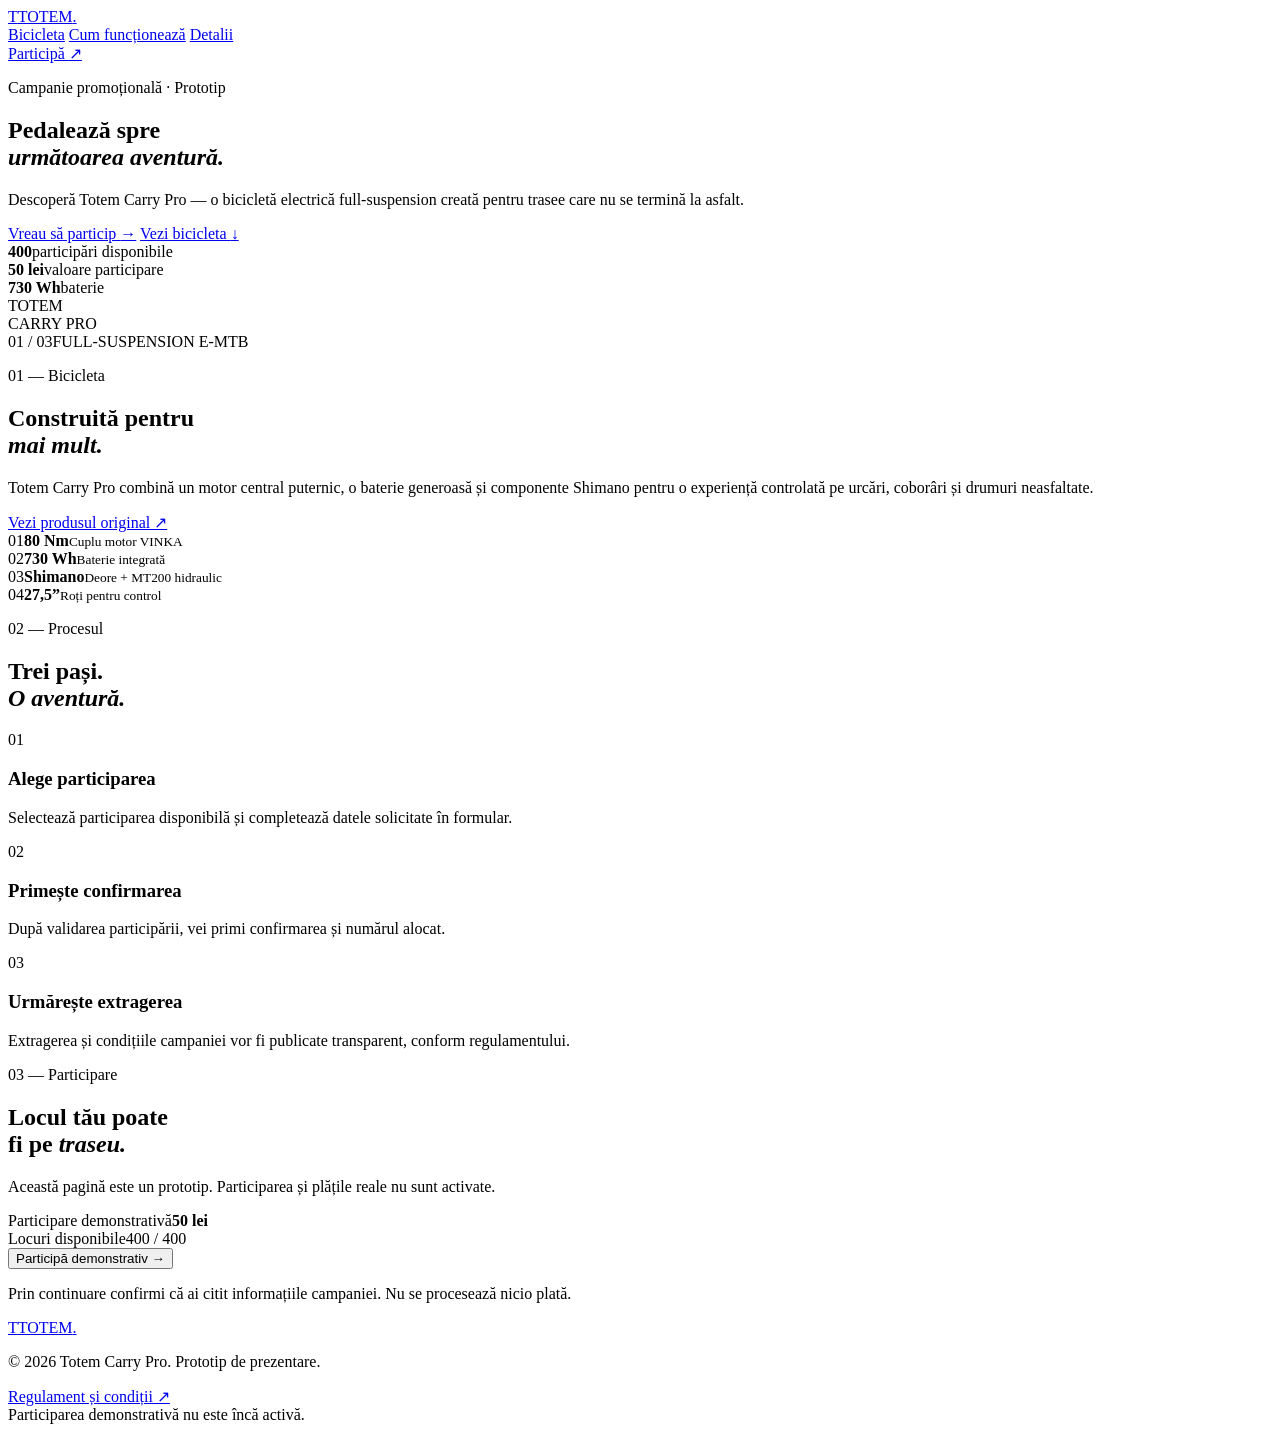
==== index.html @ ba81e2fe "Create premium landing page prototype" ====
<!doctype html>
<html lang="ro">
<head>
  <meta charset="UTF-8" />
  <meta name="viewport" content="width=device-width, initial-scale=1.0" />
  <meta name="description" content="Totem Carry Pro — prototip de pagină pentru o campanie promoțională cu bicicletă electrică." />
  <title>Totem Carry Pro | Campanie promoțională</title>
  <link rel="preconnect" href="https://fonts.googleapis.com">
  <link rel="preconnect" href="https://fonts.gstatic.com" crossorigin>
  <link href="https://fonts.googleapis.com/css2?family=DM+Sans:wght@400;500;600;700&family=Space+Grotesk:wght@500;600;700&display=swap" rel="stylesheet">
  <link rel="stylesheet" href="styles.css" />
</head>
<body>
  <header class="site-header">
    <a class="brand" href="#top"><span class="brand-mark">T</span><span>TOTEM<span class="brand-accent">.</span></span></a>
    <nav>
      <a href="#bicicleta">Bicicleta</a>
      <a href="#cum-functioneaza">Cum funcționează</a>
      <a href="#detalii">Detalii</a>
    </nav>
    <a class="header-cta" href="#participa">Participă <span>↗</span></a>
  </header>

  <main id="top">
    <section class="hero section-grid">
      <div class="hero-copy">
        <p class="eyebrow"><span class="pulse"></span> Campanie promoțională · Prototip</p>
        <h1>Pedalează spre<br><em>următoarea aventură.</em></h1>
        <p class="hero-text">Descoperă Totem Carry Pro — o bicicletă electrică full-suspension creată pentru trasee care nu se termină la asfalt.</p>
        <div class="hero-actions">
          <a class="button button-primary" href="#participa">Vreau să particip <span>→</span></a>
          <a class="text-link" href="#bicicleta">Vezi bicicleta <span>↓</span></a>
        </div>
        <div class="hero-meta"><div><strong>400</strong><span>participări disponibile</span></div><div><strong>50 lei</strong><span>valoare participare</span></div><div><strong>730 Wh</strong><span>baterie</span></div></div>
      </div>
      <div class="hero-visual">
        <div class="visual-glow"></div>
        <div class="visual-label">TOTEM<br><span>CARRY PRO</span></div>
        <div class="bike-placeholder"><div class="bike-wheel wheel-one"></div><div class="bike-wheel wheel-two"></div><div class="bike-frame"></div><div class="bike-seat"></div><div class="bike-handle"></div><div class="bike-battery"></div></div>
        <div class="visual-bottom"><span>01 / 03</span><span>FULL-SUSPENSION E-MTB</span></div>
      </div>
    </section>

    <section id="bicicleta" class="product-section section-grid">
      <div class="section-heading"><p class="eyebrow">01 — Bicicleta</p><h2>Construită pentru<br><em>mai mult.</em></h2></div>
      <div class="product-intro"><p>Totem Carry Pro combină un motor central puternic, o baterie generoasă și componente Shimano pentru o experiență controlată pe urcări, coborâri și drumuri neasfaltate.</p><a class="text-link" href="https://www.ebikes-hof.de/product-page/totem-carry-pro" target="_blank" rel="noreferrer">Vezi produsul original ↗</a></div>
    </section>

    <section class="specs" id="detalii">
      <div class="spec-card"><span>01</span><strong>80 Nm</strong><small>Cuplu motor VINKA</small></div>
      <div class="spec-card"><span>02</span><strong>730 Wh</strong><small>Baterie integrată</small></div>
      <div class="spec-card"><span>03</span><strong>Shimano</strong><small>Deore + MT200 hidraulic</small></div>
      <div class="spec-card"><span>04</span><strong>27,5”</strong><small>Roți pentru control</small></div>
    </section>

    <section id="cum-functioneaza" class="steps-section">
      <div class="section-heading"><p class="eyebrow">02 — Procesul</p><h2>Trei pași.<br><em>O aventură.</em></h2></div>
      <div class="steps"><article><span>01</span><h3>Alege participarea</h3><p>Selectează participarea disponibilă și completează datele solicitate în formular.</p></article><article><span>02</span><h3>Primește confirmarea</h3><p>După validarea participării, vei primi confirmarea și numărul alocat.</p></article><article><span>03</span><h3>Urmărește extragerea</h3><p>Extragerea și condițiile campaniei vor fi publicate transparent, conform regulamentului.</p></article></div>
    </section>

    <section id="participa" class="participate-section">
      <div><p class="eyebrow">03 — Participare</p><h2>Locul tău poate<br>fi pe <em>traseu.</em></h2><p class="muted">Această pagină este un prototip. Participarea și plățile reale nu sunt activate.</p></div>
      <div class="participate-card"><div class="price-row"><span>Participare demonstrativă</span><strong>50 lei</strong></div><div class="progress-label"><span>Locuri disponibile</span><span>400 / 400</span></div><div class="progress"><i></i></div><button class="button button-primary full" id="participateBtn">Participă demonstrativ <span>→</span></button><p class="fine-print">Prin continuare confirmi că ai citit informațiile campaniei. Nu se procesează nicio plată.</p></div>
    </section>
  </main>

  <footer><a class="brand" href="#top"><span class="brand-mark">T</span><span>TOTEM<span class="brand-accent">.</span></span></a><p>© 2026 Totem Carry Pro. Prototip de prezentare.</p><a href="#detalii">Regulament și condiții ↗</a></footer>
  <div class="toast" id="toast">Participarea demonstrativă nu este încă activă.</div>
  <script src="script.js"></script>
</body>
</html>
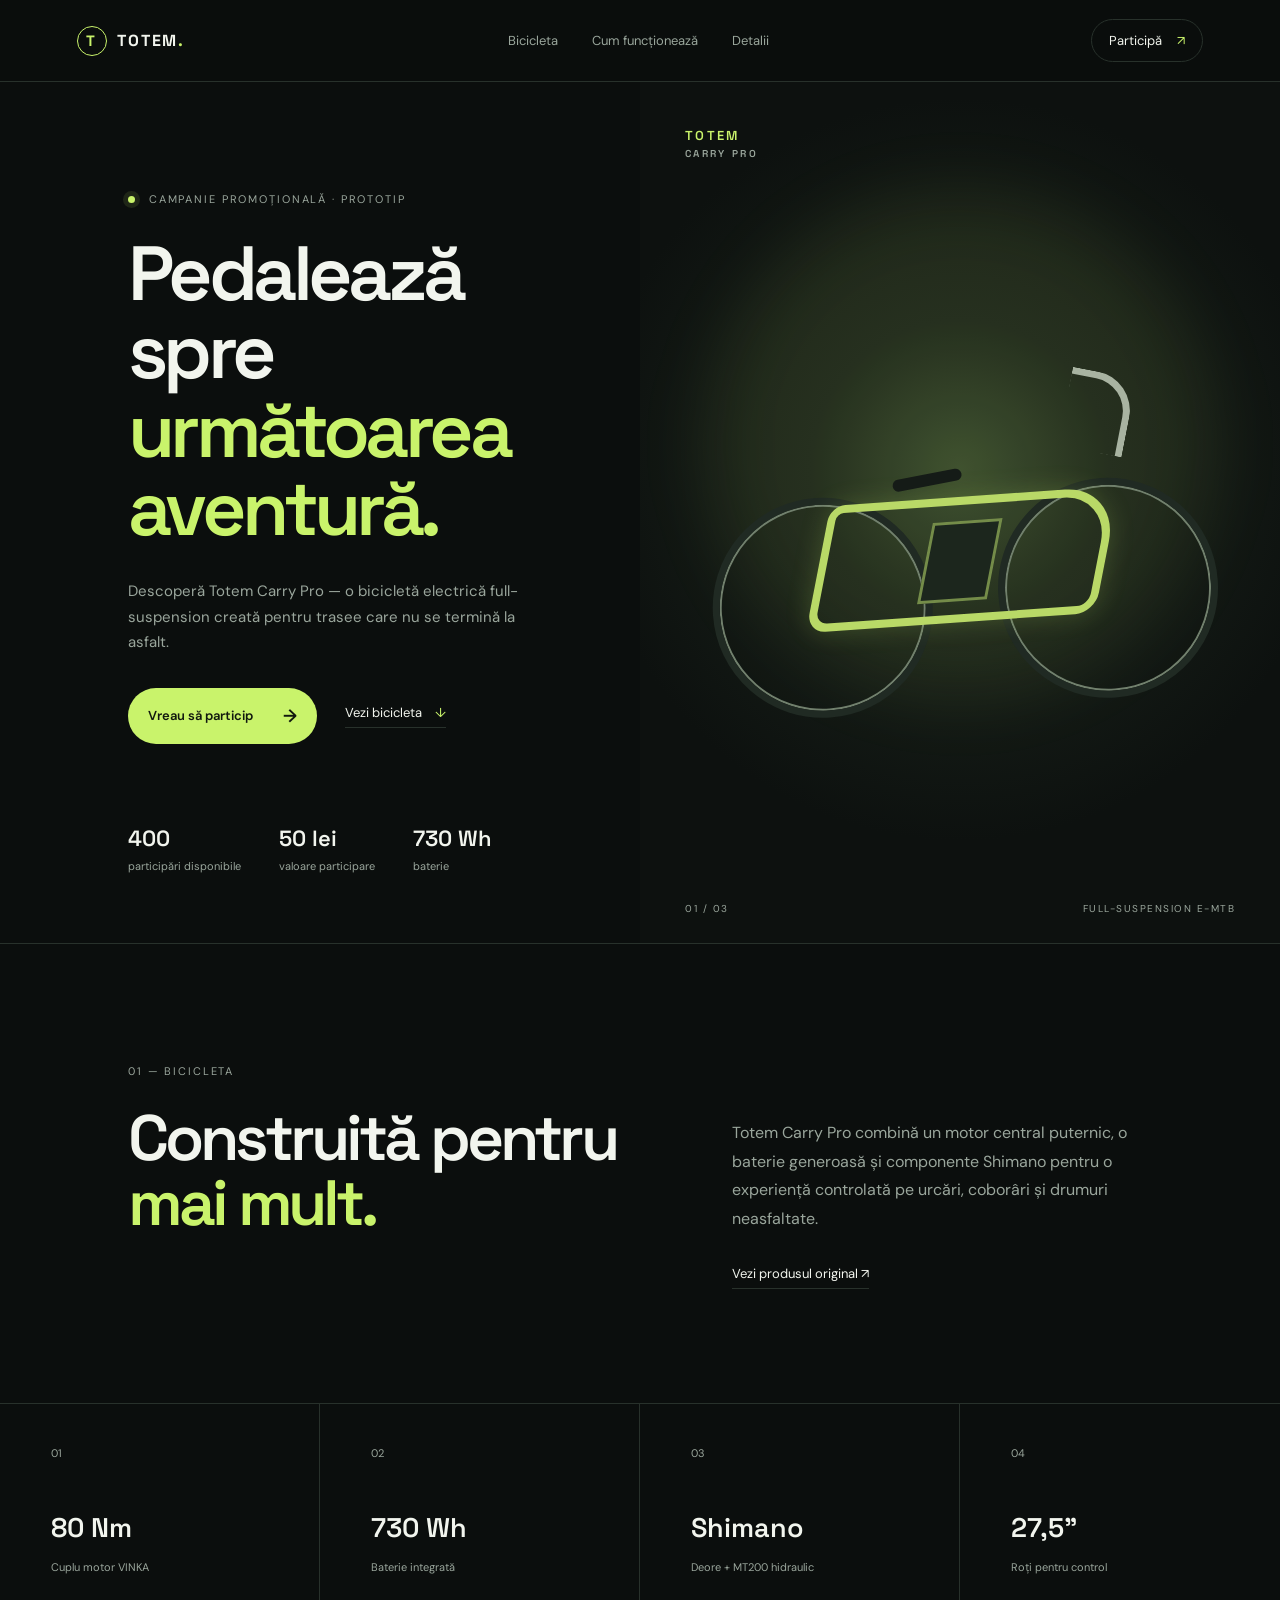
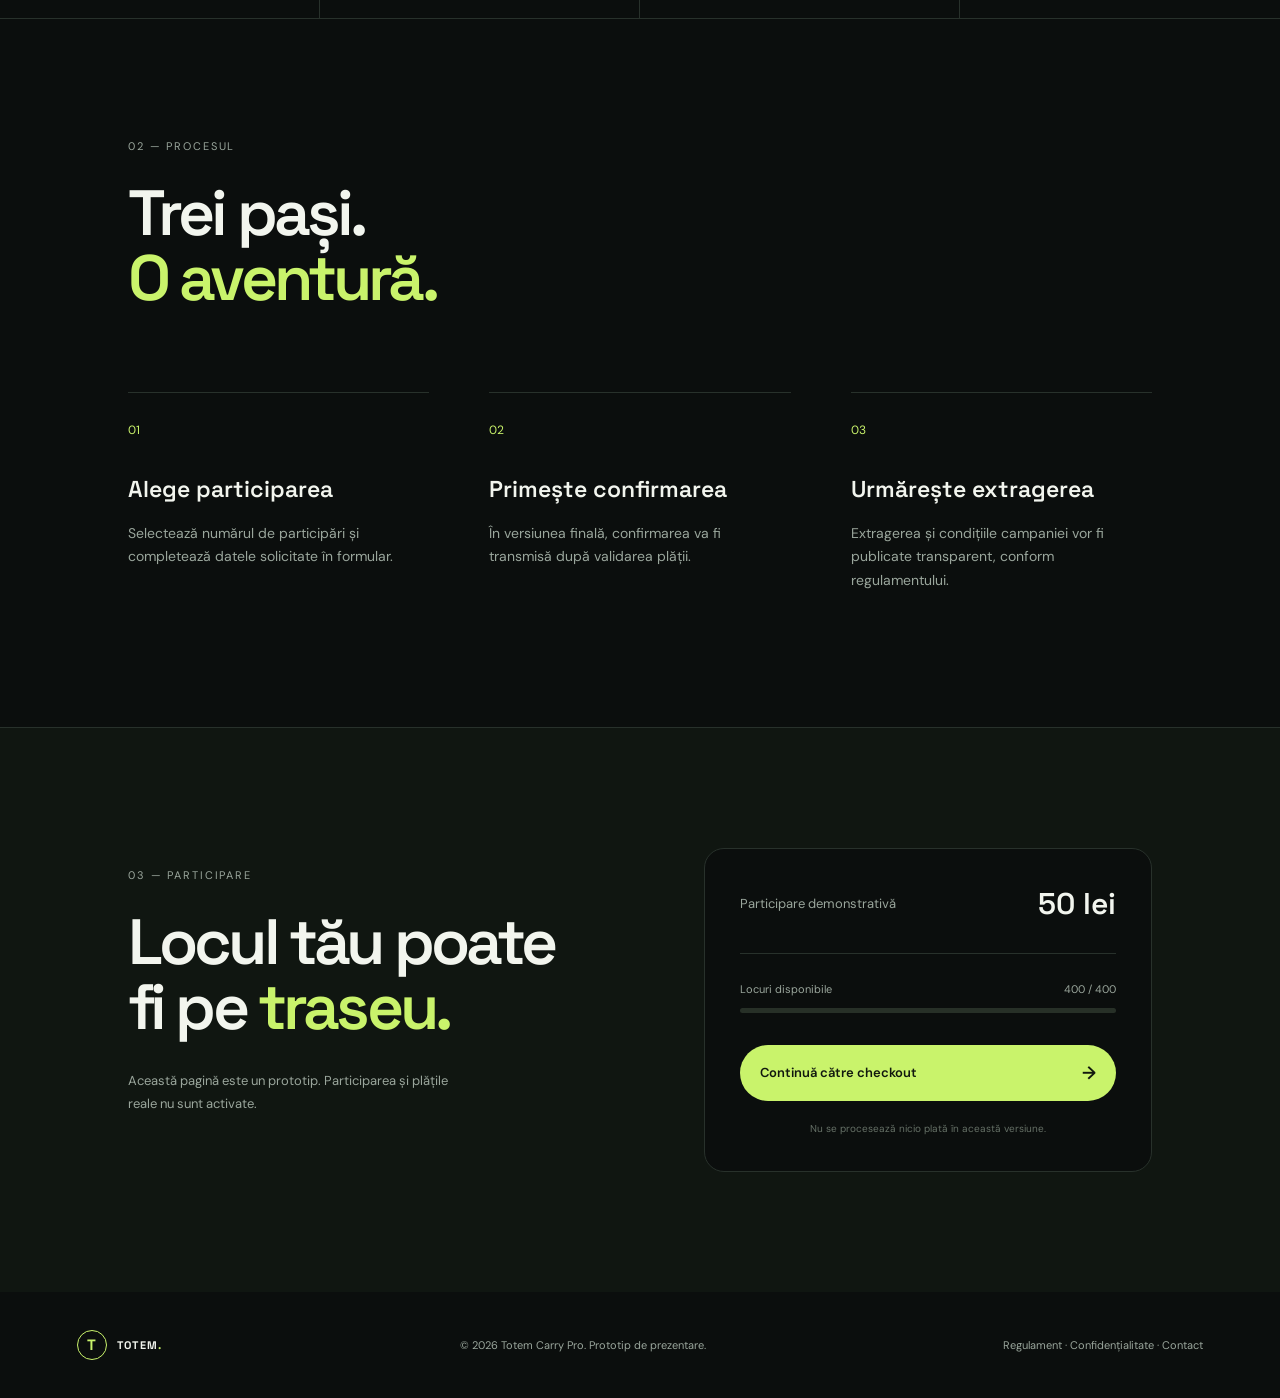
==== commit fac7388c: "Connect homepage to checkout and legal pages" ====
--- a/index.html
+++ b/index.html
@@ -1,71 +1,4 @@
 <!doctype html>
 <html lang="ro">
-<head>
-  <meta charset="UTF-8" />
-  <meta name="viewport" content="width=device-width, initial-scale=1.0" />
-  <meta name="description" content="Totem Carry Pro — prototip de pagină pentru o campanie promoțională cu bicicletă electrică." />
-  <title>Totem Carry Pro | Campanie promoțională</title>
-  <link rel="preconnect" href="https://fonts.googleapis.com">
-  <link rel="preconnect" href="https://fonts.gstatic.com" crossorigin>
-  <link href="https://fonts.googleapis.com/css2?family=DM+Sans:wght@400;500;600;700&family=Space+Grotesk:wght@500;600;700&display=swap" rel="stylesheet">
-  <link rel="stylesheet" href="styles.css" />
-</head>
-<body>
-  <header class="site-header">
-    <a class="brand" href="#top"><span class="brand-mark">T</span><span>TOTEM<span class="brand-accent">.</span></span></a>
-    <nav>
-      <a href="#bicicleta">Bicicleta</a>
-      <a href="#cum-functioneaza">Cum funcționează</a>
-      <a href="#detalii">Detalii</a>
-    </nav>
-    <a class="header-cta" href="#participa">Participă <span>↗</span></a>
-  </header>
-
-  <main id="top">
-    <section class="hero section-grid">
-      <div class="hero-copy">
-        <p class="eyebrow"><span class="pulse"></span> Campanie promoțională · Prototip</p>
-        <h1>Pedalează spre<br><em>următoarea aventură.</em></h1>
-        <p class="hero-text">Descoperă Totem Carry Pro — o bicicletă electrică full-suspension creată pentru trasee care nu se termină la asfalt.</p>
-        <div class="hero-actions">
-          <a class="button button-primary" href="#participa">Vreau să particip <span>→</span></a>
-          <a class="text-link" href="#bicicleta">Vezi bicicleta <span>↓</span></a>
-        </div>
-        <div class="hero-meta"><div><strong>400</strong><span>participări disponibile</span></div><div><strong>50 lei</strong><span>valoare participare</span></div><div><strong>730 Wh</strong><span>baterie</span></div></div>
-      </div>
-      <div class="hero-visual">
-        <div class="visual-glow"></div>
-        <div class="visual-label">TOTEM<br><span>CARRY PRO</span></div>
-        <div class="bike-placeholder"><div class="bike-wheel wheel-one"></div><div class="bike-wheel wheel-two"></div><div class="bike-frame"></div><div class="bike-seat"></div><div class="bike-handle"></div><div class="bike-battery"></div></div>
-        <div class="visual-bottom"><span>01 / 03</span><span>FULL-SUSPENSION E-MTB</span></div>
-      </div>
-    </section>
-
-    <section id="bicicleta" class="product-section section-grid">
-      <div class="section-heading"><p class="eyebrow">01 — Bicicleta</p><h2>Construită pentru<br><em>mai mult.</em></h2></div>
-      <div class="product-intro"><p>Totem Carry Pro combină un motor central puternic, o baterie generoasă și componente Shimano pentru o experiență controlată pe urcări, coborâri și drumuri neasfaltate.</p><a class="text-link" href="https://www.ebikes-hof.de/product-page/totem-carry-pro" target="_blank" rel="noreferrer">Vezi produsul original ↗</a></div>
-    </section>
-
-    <section class="specs" id="detalii">
-      <div class="spec-card"><span>01</span><strong>80 Nm</strong><small>Cuplu motor VINKA</small></div>
-      <div class="spec-card"><span>02</span><strong>730 Wh</strong><small>Baterie integrată</small></div>
-      <div class="spec-card"><span>03</span><strong>Shimano</strong><small>Deore + MT200 hidraulic</small></div>
-      <div class="spec-card"><span>04</span><strong>27,5”</strong><small>Roți pentru control</small></div>
-    </section>
-
-    <section id="cum-functioneaza" class="steps-section">
-      <div class="section-heading"><p class="eyebrow">02 — Procesul</p><h2>Trei pași.<br><em>O aventură.</em></h2></div>
-      <div class="steps"><article><span>01</span><h3>Alege participarea</h3><p>Selectează participarea disponibilă și completează datele solicitate în formular.</p></article><article><span>02</span><h3>Primește confirmarea</h3><p>După validarea participării, vei primi confirmarea și numărul alocat.</p></article><article><span>03</span><h3>Urmărește extragerea</h3><p>Extragerea și condițiile campaniei vor fi publicate transparent, conform regulamentului.</p></article></div>
-    </section>
-
-    <section id="participa" class="participate-section">
-      <div><p class="eyebrow">03 — Participare</p><h2>Locul tău poate<br>fi pe <em>traseu.</em></h2><p class="muted">Această pagină este un prototip. Participarea și plățile reale nu sunt activate.</p></div>
-      <div class="participate-card"><div class="price-row"><span>Participare demonstrativă</span><strong>50 lei</strong></div><div class="progress-label"><span>Locuri disponibile</span><span>400 / 400</span></div><div class="progress"><i></i></div><button class="button button-primary full" id="participateBtn">Participă demonstrativ <span>→</span></button><p class="fine-print">Prin continuare confirmi că ai citit informațiile campaniei. Nu se procesează nicio plată.</p></div>
-    </section>
-  </main>
-
-  <footer><a class="brand" href="#top"><span class="brand-mark">T</span><span>TOTEM<span class="brand-accent">.</span></span></a><p>© 2026 Totem Carry Pro. Prototip de prezentare.</p><a href="#detalii">Regulament și condiții ↗</a></footer>
-  <div class="toast" id="toast">Participarea demonstrativă nu este încă activă.</div>
-  <script src="script.js"></script>
-</body>
-</html>
+<head><meta charset="UTF-8"><meta name="viewport" content="width=device-width,initial-scale=1.0"><meta name="description" content="Totem Carry Pro — prototip de campanie promoțională cu bicicletă electrică."><title>Totem Carry Pro | Campanie promoțională</title><link rel="preconnect" href="https://fonts.googleapis.com"><link rel="preconnect" href="https://fonts.gstatic.com" crossorigin><link href="https://fonts.googleapis.com/css2?family=DM+Sans:wght@400;500;600;700&family=Space+Grotesk:wght@500;600;700&display=swap" rel="stylesheet"><link rel="stylesheet" href="styles.css"></head>
+<body><header class="site-header"><a class="brand" href="#top"><span class="brand-mark">T</span><span>TOTEM<span class="brand-accent">.</span></span></a><nav><a href="#bicicleta">Bicicleta</a><a href="#cum-functioneaza">Cum funcționează</a><a href="#detalii">Detalii</a></nav><a class="header-cta" href="#participa">Participă <span>↗</span></a></header><main id="top"><section class="hero section-grid"><div class="hero-copy"><p class="eyebrow"><span class="pulse"></span> Campanie promoțională · Prototip</p><h1>Pedalează spre<br><em>următoarea aventură.</em></h1><p class="hero-text">Descoperă Totem Carry Pro — o bicicletă electrică full-suspension creată pentru trasee care nu se termină la asfalt.</p><div class="hero-actions"><a class="button button-primary" href="#participa">Vreau să particip <span>→</span></a><a class="text-link" href="#bicicleta">Vezi bicicleta <span>↓</span></a></div><div class="hero-meta"><div><strong>400</strong><span>participări disponibile</span></div><div><strong>50 lei</strong><span>valoare participare</span></div><div><strong>730 Wh</strong><span>baterie</span></div></div></div><div class="hero-visual"><div class="visual-glow"></div><div class="visual-label">TOTEM<br><span>CARRY PRO</span></div><div class="bike-placeholder"><div class="bike-wheel wheel-one"></div><div class="bike-wheel wheel-two"></div><div class="bike-frame"></div><div class="bike-seat"></div><div class="bike-handle"></div><div class="bike-battery"></div></div><div class="visual-bottom"><span>01 / 03</span><span>FULL-SUSPENSION E-MTB</span></div></div></section><section id="bicicleta" class="product-section section-grid"><div class="section-heading"><p class="eyebrow">01 — Bicicleta</p><h2>Construită pentru<br><em>mai mult.</em></h2></div><div class="product-intro"><p>Totem Carry Pro combină un motor central puternic, o baterie generoasă și componente Shimano pentru o experiență controlată pe urcări, coborâri și drumuri neasfaltate.</p><a class="text-link" href="https://www.ebikes-hof.de/product-page/totem-carry-pro" target="_blank" rel="noreferrer">Vezi produsul original ↗</a></div></section><section class="specs" id="detalii"><div class="spec-card"><span>01</span><strong>80 Nm</strong><small>Cuplu motor VINKA</small></div><div class="spec-card"><span>02</span><strong>730 Wh</strong><small>Baterie integrată</small></div><div class="spec-card"><span>03</span><strong>Shimano</strong><small>Deore + MT200 hidraulic</small></div><div class="spec-card"><span>04</span><strong>27,5”</strong><small>Roți pentru control</small></div></section><section id="cum-functioneaza" class="steps-section"><div class="section-heading"><p class="eyebrow">02 — Procesul</p><h2>Trei pași.<br><em>O aventură.</em></h2></div><div class="steps"><article><span>01</span><h3>Alege participarea</h3><p>Selectează numărul de participări și completează datele solicitate în formular.</p></article><article><span>02</span><h3>Primește confirmarea</h3><p>În versiunea finală, confirmarea va fi transmisă după validarea plății.</p></article><article><span>03</span><h3>Urmărește extragerea</h3><p>Extragerea și condițiile campaniei vor fi publicate transparent, conform regulamentului.</p></article></div></section><section id="participa" class="participate-section"><div><p class="eyebrow">03 — Participare</p><h2>Locul tău poate<br>fi pe <em>traseu.</em></h2><p class="muted">Această pagină este un prototip. Participarea și plățile reale nu sunt activate.</p></div><div class="participate-card"><div class="price-row"><span>Participare demonstrativă</span><strong>50 lei</strong></div><div class="progress-label"><span>Locuri disponibile</span><span>400 / 400</span></div><div class="progress"><i></i></div><a class="button button-primary full" href="checkout.html">Continuă către checkout <span>→</span></a><p class="fine-print">Nu se procesează nicio plată în această versiune.</p></div></section></main><footer><a class="brand" href="#top"><span class="brand-mark">T</span><span>TOTEM<span class="brand-accent">.</span></span></a><p>© 2026 Totem Carry Pro. Prototip de prezentare.</p><div><a href="regulament.html">Regulament</a> · <a href="confidentialitate.html">Confidențialitate</a> · <a href="contact.html">Contact</a></div></footer></body></html>
--- a/styles.css
+++ b/styles.css
@@ -0,0 +1 @@
+:root{--bg:#0b0e0d;--panel:#121715;--text:#f2f5ee;--muted:#9aa69c;--line:#28312b;--accent:#c9f36b;--accent-dark:#1b2416}*{box-sizing:border-box}html{scroll-behavior:smooth}body{margin:0;background:var(--bg);color:var(--text);font-family:'DM Sans',sans-serif}a{color:inherit;text-decoration:none}.site-header{height:82px;padding:0 6vw;display:flex;align-items:center;justify-content:space-between;border-bottom:1px solid var(--line);position:sticky;top:0;background:rgba(11,14,13,.9);backdrop-filter:blur(18px);z-index:10}.brand{display:flex;align-items:center;gap:10px;font-family:'Space Grotesk';font-weight:700;letter-spacing:.12em}.brand-mark{display:grid;place-items:center;width:30px;height:30px;border:1px solid var(--accent);color:var(--accent);border-radius:50%;font-size:15px}.brand-accent{color:var(--accent)}nav{display:flex;gap:34px;color:var(--muted);font-size:13px}nav a:hover,.text-link:hover,footer a:hover{color:var(--accent)}.header-cta{font-size:13px;border:1px solid var(--line);padding:12px 17px;border-radius:100px}.header-cta span{color:var(--accent);margin-left:12px}.section-grid{display:grid;grid-template-columns:1fr 1fr}.hero{min-height:720px;border-bottom:1px solid var(--line)}.hero-copy{padding:110px 8vw 70px 10vw;display:flex;flex-direction:column;justify-content:center}.eyebrow{font-size:11px;letter-spacing:.17em;text-transform:uppercase;color:var(--muted);margin:0 0 28px}.pulse{display:inline-block;width:7px;height:7px;background:var(--accent);border-radius:50%;margin-right:9px;box-shadow:0 0 0 5px rgba(201,243,107,.1)}h1,h2{font-family:'Space Grotesk';font-weight:600;line-height:1.02;letter-spacing:-.06em;margin:0}h1{font-size:clamp(48px,6vw,88px)}h2{font-size:clamp(42px,5vw,70px)}em{font-style:normal;color:var(--accent)}.hero-text{max-width:430px;color:var(--muted);line-height:1.7;font-size:15px;margin:32px 0}.hero-actions{display:flex;align-items:center;gap:28px}.button{display:inline-flex;align-items:center;justify-content:space-between;gap:30px;border:0;border-radius:100px;padding:16px 20px;font:600 13px 'DM Sans';cursor:pointer}.button-primary{background:var(--accent);color:#11180e}.button-primary span{font-size:18px}.text-link{font-size:13px;color:var(--text);border-bottom:1px solid var(--line);padding-bottom:6px}.text-link span{color:var(--accent);margin-left:10px}.hero-meta{display:flex;gap:38px;margin-top:80px}.hero-meta div{display:flex;flex-direction:column;gap:7px}.hero-meta strong{font:600 22px 'Space Grotesk'}.hero-meta span,.muted{font-size:11px;color:var(--muted)}.hero-visual{position:relative;overflow:hidden;background:radial-gradient(circle at 50% 45%,#34452b 0%,#182019 26%,#0d110f 65%);min-height:650px}.visual-glow{position:absolute;width:500px;height:500px;border-radius:50%;background:rgba(201,243,107,.08);filter:blur(35px);left:50%;top:42%;transform:translate(-50%,-50%)}.visual-label{position:absolute;top:45px;left:45px;font:600 13px 'Space Grotesk';letter-spacing:.18em;color:var(--accent)}.visual-label span{color:var(--muted);font-size:10px}.visual-bottom{position:absolute;bottom:28px;left:45px;right:45px;display:flex;justify-content:space-between;color:var(--muted);font-size:10px;letter-spacing:.15em}.bike-placeholder{position:absolute;inset:20% 8% 18%;transform:rotate(-4deg)}.bike-wheel{position:absolute;width:220px;height:220px;border:7px solid #202a23;border-radius:50%;bottom:15%;box-shadow:inset 0 0 0 2px #71806d}.wheel-one{left:3%}.wheel-two{right:3%}.bike-frame{position:absolute;left:23%;right:23%;bottom:31%;height:125px;border:8px solid #b9d967;border-radius:15px 55px 20px 20px;transform:skew(-15deg);box-shadow:0 0 25px rgba(201,243,107,.18)}.bike-seat{position:absolute;left:38%;bottom:57%;width:70px;height:12px;background:#151b17;border-radius:10px;transform:rotate(-7deg)}.bike-handle{position:absolute;right:17%;bottom:61%;width:65px;height:80px;border:7px solid #a8b3a1;border-left:0;border-bottom:0;border-radius:0 40px 0 0;transform:rotate(15deg)}.bike-battery{position:absolute;left:43%;bottom:35%;width:70px;height:80px;background:#1c261d;border:3px solid #748c49;transform:skew(-15deg)}.product-section,.steps-section{padding:120px 10vw;border-bottom:1px solid var(--line)}.product-intro{padding-top:55px;max-width:420px;margin-left:auto}.product-intro p{color:var(--muted);line-height:1.8;font-size:16px;margin:0 0 28px}.specs{display:grid;grid-template-columns:repeat(4,1fr);border-bottom:1px solid var(--line)}.spec-card{padding:42px 4vw;border-right:1px solid var(--line)}.spec-card:last-child{border:0}.spec-card span{display:block;color:var(--muted);font-size:11px;margin-bottom:50px}.spec-card strong{display:block;font:600 27px 'Space Grotesk';margin-bottom:10px}.spec-card small{color:var(--muted);font-size:11px}.steps{display:grid;grid-template-columns:repeat(3,1fr);gap:60px;margin-top:80px}.steps article{border-top:1px solid var(--line);padding-top:25px}.steps article span{color:var(--accent);font-size:12px}.steps h3{font:600 23px 'Space Grotesk';margin:35px 0 18px}.steps p{color:var(--muted);font-size:14px;line-height:1.7;max-width:270px}.participate-section{display:grid;grid-template-columns:1fr 1fr;gap:10vw;padding:120px 10vw;background:#101611}.participate-section>div:first-child{padding-top:20px}.participate-section .muted{font-size:13px;line-height:1.7;max-width:350px;margin-top:30px}.participate-card{background:var(--bg);border:1px solid var(--line);border-radius:20px;padding:35px}.price-row,.progress-label{display:flex;justify-content:space-between;align-items:center}.price-row{padding-bottom:30px;border-bottom:1px solid var(--line);font-size:13px;color:var(--muted)}.price-row strong{font:600 30px 'Space Grotesk';color:var(--text)}.progress-label{font-size:11px;color:var(--muted);margin:28px 0 12px}.progress{height:5px;background:#273027;border-radius:10px;overflow:hidden}.progress i{display:block;width:0;height:100%;background:var(--accent)}.full{width:100%;margin-top:32px}.fine-print{text-align:center;color:#667167;font-size:10px;line-height:1.5;margin:20px 0 0}footer{padding:35px 6vw;display:flex;align-items:center;justify-content:space-between;color:var(--muted);font-size:11px}footer .brand{color:var(--text)}.toast{position:fixed;bottom:25px;left:50%;transform:translate(-50%,20px);background:var(--accent);color:#11180e;padding:14px 20px;border-radius:100px;font-size:12px;font-weight:600;opacity:0;pointer-events:none;transition:.3s}.toast.show{opacity:1;transform:translate(-50%,0)}@media(max-width:800px){nav{display:none}.site-header{padding:0 5vw}.hero,.section-grid,.participate-section{grid-template-columns:1fr}.hero-copy{padding:80px 7vw 60px}.hero-visual{min-height:500px}.hero-meta{gap:20px;margin-top:55px}.hero-meta strong{font-size:18px}.hero-meta span{font-size:9px}.product-section,.steps-section,.participate-section{padding:75px 7vw}.product-intro{padding-top:35px;margin:0}.specs{grid-template-columns:1fr 1fr}.spec-card{padding:28px 7vw;border-bottom:1px solid var(--line)}.spec-card:nth-child(2){border-right:0}.spec-card span{margin-bottom:30px}.steps{grid-template-columns:1fr;gap:35px;margin-top:50px}.participate-card{padding:25px}footer{padding:30px 7vw;gap:20px;align-items:flex-start;flex-direction:column}}
